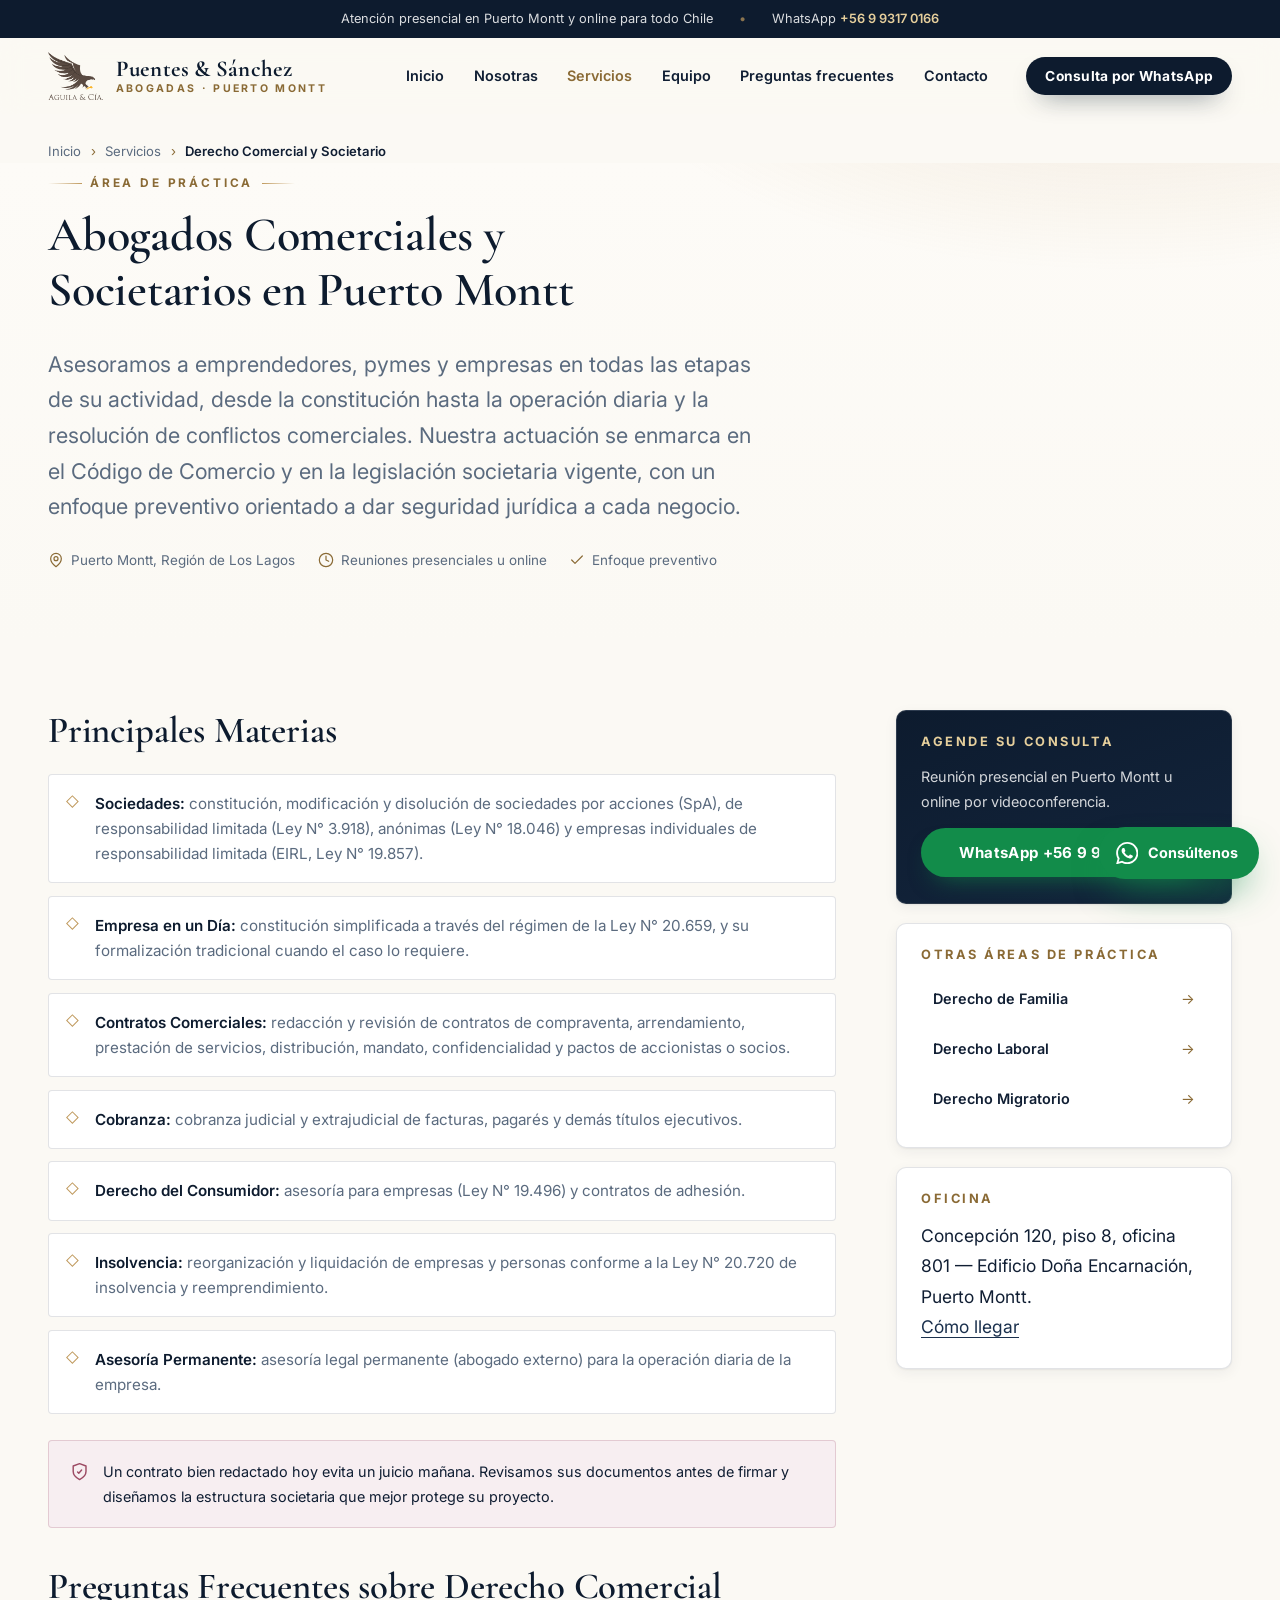
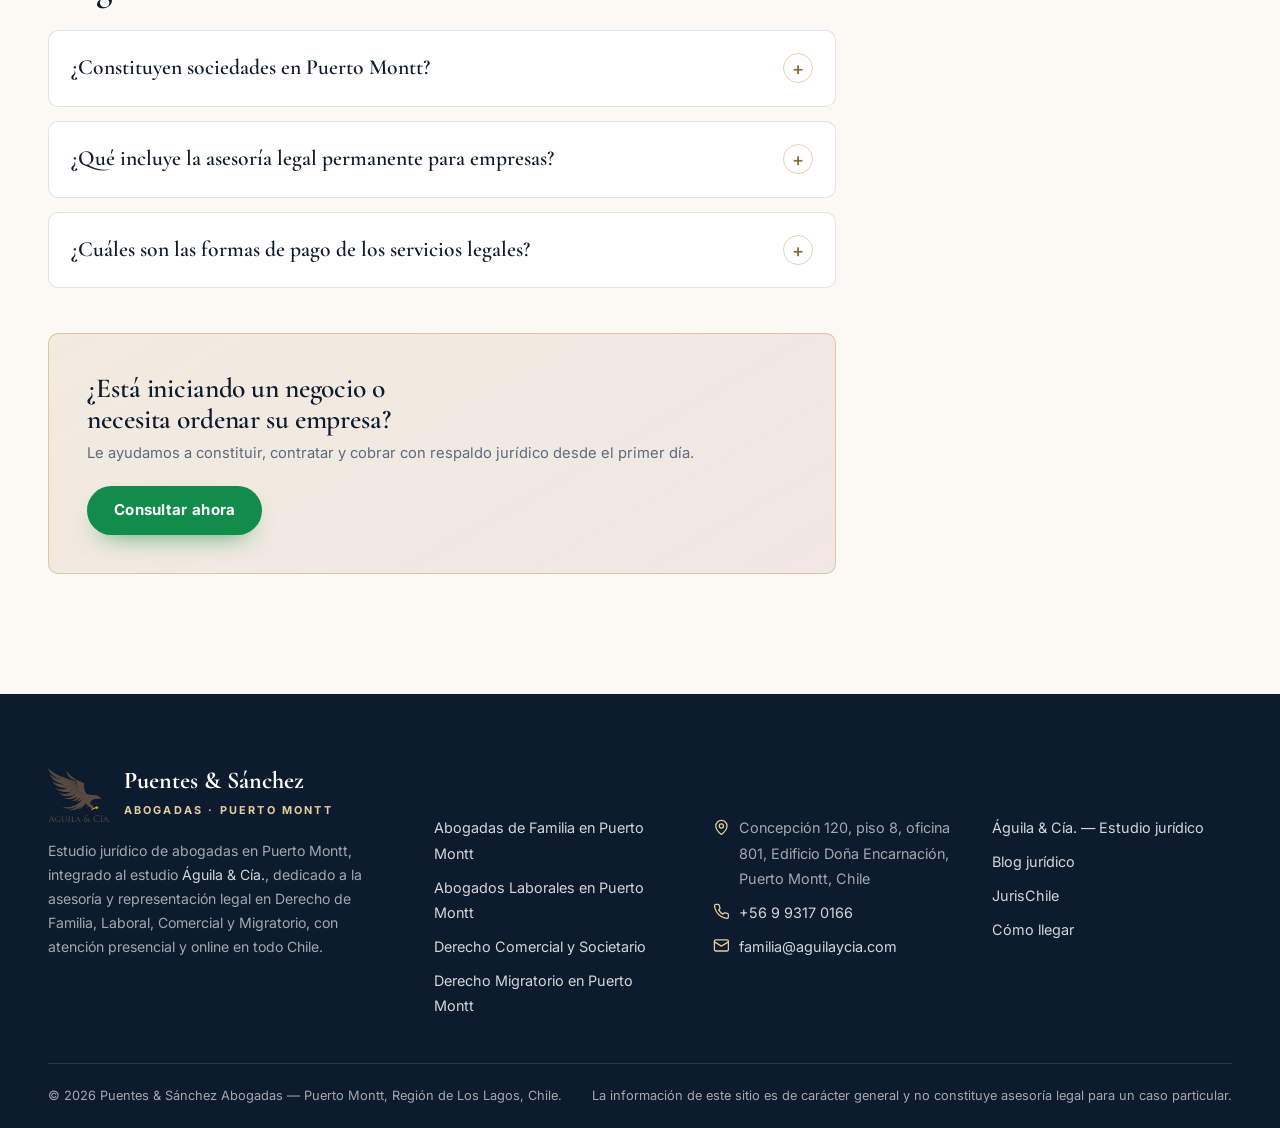
==== servicios/derecho-comercial.html @ a26d7c09 "feat: rediseño completo del sitio web de Puentes & Sanchez Abogadas - Landing principal con diseno j" ====
<!DOCTYPE html>
<html lang="es-CL">
<head>
  <meta charset="utf-8">
  <meta name="viewport" content="width=device-width, initial-scale=1">

  <title>Abogado Comercial en Puerto Montt | Puentes &amp; Sánchez Abogadas</title>
  <meta name="description" content="Constitución de SpA y Ltda, contratos comerciales, cobranza judicial y asesoría legal permanente para pymes y empresas en Puerto Montt. +56 9 9317 0166.">
  <link rel="canonical" href="https://www.puentesysanchez.com/servicios/derecho-comercial.html">
  <meta name="robots" content="index, follow, max-image-preview:large, max-snippet:-1, max-video-preview:-1">
  <meta name="theme-color" content="#0d1b2e">

  <meta name="geo.region" content="CL-LL">
  <meta name="geo.placename" content="Puerto Montt">
  <meta name="geo.position" content="-41.4731676;-72.9458102">

  <link rel="alternate" hreflang="es-cl" href="https://www.puentesysanchez.com/servicios/derecho-comercial.html">
  <link rel="alternate" hreflang="x-default" href="https://www.puentesysanchez.com/servicios/derecho-comercial.html">

  <meta property="og:type" content="article">
  <meta property="og:site_name" content="Puentes &amp; Sánchez Abogadas">
  <meta property="og:locale" content="es_CL">
  <meta property="og:title" content="Abogado Comercial en Puerto Montt | Puentes &amp; Sánchez Abogadas">
  <meta property="og:description" content="Constitución de sociedades, contratos comerciales, cobranza y asesoría legal permanente para emprendedores, pymes y empresas de Puerto Montt.">
  <meta property="og:url" content="https://www.puentesysanchez.com/servicios/derecho-comercial.html">
  <meta property="og:image" content="https://www.puentesysanchez.com/assets/img/logo.png">
  <meta name="twitter:card" content="summary_large_image">
  <meta name="twitter:title" content="Abogado Comercial en Puerto Montt | Puentes &amp; Sánchez Abogadas">
  <meta name="twitter:description" content="Constitución de sociedades, contratos comerciales, cobranza y asesoría legal permanente para pymes y empresas de Puerto Montt.">
  <meta name="twitter:image" content="https://www.puentesysanchez.com/assets/img/logo.png">
  <meta name="twitter:image:alt" content="Puentes &amp; Sánchez Abogadas — Estudio jurídico en Puerto Montt">
  <meta property="og:image:alt" content="Puentes &amp; Sánchez Abogadas — Estudio jurídico en Puerto Montt">
  <meta property="og:image:width" content="725">
  <meta property="og:image:height" content="635">

  <link rel="icon" type="image/svg+xml" href="../assets/img/favicon.svg">
  <link rel="apple-touch-icon" href="../assets/img/logo.png">
  <link rel="manifest" href="../site.webmanifest">
  <link rel="preconnect" href="https://fonts.googleapis.com">
  <link rel="preconnect" href="https://fonts.gstatic.com" crossorigin>
  <link rel="stylesheet" href="https://fonts.googleapis.com/css2?family=Cormorant+Garamond:ital,wght@0,500;0,600;0,700;1,500&amp;family=Inter:wght@400;500;600;700&amp;display=swap">
  <link rel="stylesheet" href="../assets/css/estilos.css">

  <script type="application/ld+json">
  {
    "@context": "https://schema.org",
    "@graph": [
      {
        "@type": "Service",
        "@id": "https://www.puentesysanchez.com/servicios/derecho-comercial.html#servicio",
        "name": "Derecho Comercial y Societario en Puerto Montt",
        "serviceType": "Derecho Comercial y Societario",
        "url": "https://www.puentesysanchez.com/servicios/derecho-comercial.html",
        "description": "Asesoría a emprendedores, pymes y empresas: constitución de SpA, Ltda, EIRL y sociedades anónimas, contratos comerciales, cobranza judicial, derecho del consumidor, insolvencia y asesoría legal permanente.",
        "provider": { "@id": "https://www.puentesysanchez.com/#estudio" },
        "areaServed": [
          { "@type": "City", "name": "Puerto Montt" },
          { "@type": "AdministrativeArea", "name": "Región de Los Lagos" },
          { "@type": "Country", "name": "Chile" }
        ],
        "availableChannel": {
          "@type": "ServiceChannel",
          "serviceLocation": {
            "@type": "Place",
            "name": "Puentes & Sánchez Abogadas",
            "address": {
              "@type": "PostalAddress",
              "streetAddress": "Concepción 120, oficina 801, piso 8",
              "addressLocality": "Puerto Montt",
              "addressRegion": "Región de Los Lagos",
              "addressCountry": "CL"
            }
          },
          "servicePhone": "+56993170166"
        }
      },
      {
        "@type": "BreadcrumbList",
        "@id": "https://www.puentesysanchez.com/servicios/derecho-comercial.html#breadcrumb",
        "itemListElement": [
          { "@type": "ListItem", "position": 1, "name": "Inicio", "item": "https://www.puentesysanchez.com/" },
          { "@type": "ListItem", "position": 2, "name": "Servicios", "item": "https://www.puentesysanchez.com/#servicios" },
          { "@type": "ListItem", "position": 3, "name": "Derecho Comercial y Societario", "item": "https://www.puentesysanchez.com/servicios/derecho-comercial.html" }
        ]
      },
      {
        "@type": "FAQPage",
        "@id": "https://www.puentesysanchez.com/servicios/derecho-comercial.html#faq",
        "mainEntity": [
          {
            "@type": "Question",
            "name": "¿Constituyen sociedades en Puerto Montt?",
            "acceptedAnswer": {
              "@type": "Answer",
              "text": "Sí. Realizamos constitución, modificación y disolución de sociedades por acciones (SpA), de responsabilidad limitada (Ley N° 3.918), anónimas (Ley N° 18.046) y empresas individuales de responsabilidad limitada (EIRL, Ley N° 19.857), tanto a través del régimen simplificado Empresa en un Día (Ley N° 20.659) como mediante su formalización tradicional cuando el caso lo requiere."
            }
          },
          {
            "@type": "Question",
            "name": "¿Qué incluye la asesoría legal permanente para empresas?",
            "acceptedAnswer": {
              "@type": "Answer",
              "text": "La asesoría legal permanente consiste en un abogado externo para la operación diaria de la empresa: redacción y revisión de contratos comerciales, cobranza judicial y extrajudicial de facturas y pagarés, asesoría en derecho del consumidor para empresas (Ley N° 19.496) y acompañamiento en reorganizaciones conforme a la Ley N° 20.720."
            }
          },
          {
            "@type": "Question",
            "name": "¿Cuáles son las formas de pago de los servicios legales?",
            "acceptedAnswer": {
              "@type": "Answer",
              "text": "Las formas de pago disponibles son: efectivo, tarjeta de débito, tarjeta de crédito (Visa, Mastercard) y transferencia bancaria."
            }
          }
        ]
      }
    ]
  }
  </script>
</head>
<body>
  <a class="skip-link" href="#contenido">Saltar al contenido principal</a>

  <div class="topbar" role="region" aria-label="Aviso de contacto">
    <div class="container topbar__inner">
      <span>Atención presencial en Puerto Montt y online para todo Chile</span>
      <span class="topbar__dot" aria-hidden="true">•</span>
      <span>WhatsApp <a href="https://wa.me/56993170166" rel="noopener" target="_blank">+56 9 9317 0166</a></span>
    </div>
  </div>

  <header class="site-header">
    <div class="container header__inner">
      <a class="brand" href="../index.html" aria-label="Puentes &amp; Sánchez Abogadas — Inicio">
        <img src="../assets/img/logo-400.png" alt="Logo de Puentes &amp; Sánchez Abogadas, estudio jurídico en Puerto Montt" width="400" height="350">
        <span class="brand__text">
          <span class="brand__name">Puentes &amp; Sánchez</span>
          <span class="brand__tag">Abogadas · Puerto Montt</span>
        </span>
      </a>
      <nav class="nav" id="menu-principal" aria-label="Navegación principal">
        <a href="../index.html#inicio">Inicio</a>
        <a href="../index.html#nosotros">Nosotras</a>
        <a href="../index.html#servicios" aria-current="page">Servicios</a>
        <a href="../index.html#equipo">Equipo</a>
        <a href="../index.html#preguntas-frecuentes">Preguntas frecuentes</a>
        <a href="../index.html#contacto">Contacto</a>
      </nav>
      <div class="header__cta">
        <a class="btn btn--navy" href="https://wa.me/56993170166" rel="noopener" target="_blank">Consulta por WhatsApp</a>
      </div>
      <button class="nav-toggle" type="button" aria-expanded="false" aria-controls="menu-principal" aria-label="Abrir menú de navegación">
        <span class="nav-toggle__box" aria-hidden="true"><span></span><span></span><span></span></span>
      </button>
    </div>
  </header>

  <main id="contenido">
    <div class="container">
      <nav class="breadcrumbs" aria-label="Ruta de navegación">
        <ol>
          <li><a href="../index.html">Inicio</a></li>
          <li><a href="../index.html#servicios">Servicios</a></li>
          <li><span aria-current="page">Derecho Comercial y Societario</span></li>
        </ol>
      </nav>
    </div>

    <section class="page-hero" aria-labelledby="titulo-servicio">
      <div class="container">
        <span class="eyebrow">Área de práctica</span>
        <h1 id="titulo-servicio">Abogados Comerciales y Societarios en Puerto Montt</h1>
        <p class="lead">Asesoramos a emprendedores, pymes y empresas en todas las etapas de su actividad, desde la constitución hasta la operación diaria y la resolución de conflictos comerciales. Nuestra actuación se enmarca en el Código de Comercio y en la legislación societaria vigente, con un enfoque preventivo orientado a dar seguridad jurídica a cada negocio.</p>
        <div class="page-hero__meta">
          <span>
            <svg viewBox="0 0 24 24" fill="none" stroke="currentColor" stroke-width="1.8" stroke-linecap="round" stroke-linejoin="round" aria-hidden="true"><path d="M20 10c0 6-8 12-8 12s-8-6-8-12a8 8 0 0 1 16 0z"/><circle cx="12" cy="10" r="3"/></svg>
            Puerto Montt, Región de Los Lagos
          </span>
          <span>
            <svg viewBox="0 0 24 24" fill="none" stroke="currentColor" stroke-width="1.8" stroke-linecap="round" stroke-linejoin="round" aria-hidden="true"><circle cx="12" cy="12" r="10"/><path d="M12 6v6l4 2"/></svg>
            Reuniones presenciales u online
          </span>
          <span>
            <svg viewBox="0 0 24 24" fill="none" stroke="currentColor" stroke-width="1.8" stroke-linecap="round" stroke-linejoin="round" aria-hidden="true"><path d="M20 6 9 17l-5-5"/></svg>
            Enfoque preventivo
          </span>
        </div>
      </div>
    </section>

    <div class="container service-layout">
      <article class="prose">
        <h2>Principales Materias</h2>
        <ul class="matters">
          <li><strong>Sociedades:</strong> constitución, modificación y disolución de sociedades por acciones (SpA), de responsabilidad limitada (Ley N° 3.918), anónimas (Ley N° 18.046) y empresas individuales de responsabilidad limitada (EIRL, Ley N° 19.857).</li>
          <li><strong>Empresa en un Día:</strong> constitución simplificada a través del régimen de la Ley N° 20.659, y su formalización tradicional cuando el caso lo requiere.</li>
          <li><strong>Contratos Comerciales:</strong> redacción y revisión de contratos de compraventa, arrendamiento, prestación de servicios, distribución, mandato, confidencialidad y pactos de accionistas o socios.</li>
          <li><strong>Cobranza:</strong> cobranza judicial y extrajudicial de facturas, pagarés y demás títulos ejecutivos.</li>
          <li><strong>Derecho del Consumidor:</strong> asesoría para empresas (Ley N° 19.496) y contratos de adhesión.</li>
          <li><strong>Insolvencia:</strong> reorganización y liquidación de empresas y personas conforme a la Ley N° 20.720 de insolvencia y reemprendimiento.</li>
          <li><strong>Asesoría Permanente:</strong> asesoría legal permanente (abogado externo) para la operación diaria de la empresa.</li>
        </ul>

        <div class="law-note">
          <svg viewBox="0 0 24 24" fill="none" stroke="currentColor" stroke-width="1.8" stroke-linecap="round" stroke-linejoin="round" aria-hidden="true"><path d="M12 22s8-4 8-10V5l-8-3-8 3v7c0 6 8 10 8 10z"/><path d="M9.5 12.5 11 14l3.5-4"/></svg>
          <p>Un contrato bien redactado hoy evita un juicio mañana. Revisamos sus documentos antes de firmar y diseñamos la estructura societaria que mejor protege su proyecto.</p>
        </div>

        <h2>Preguntas Frecuentes sobre Derecho Comercial</h2>
        <div class="faq">
          <details name="faq">
            <summary>¿Constituyen sociedades en Puerto Montt?</summary>
            <div class="faq__body">
              <p>Sí. Realizamos constitución, modificación y disolución de sociedades por acciones (SpA), de responsabilidad limitada (Ley N° 3.918), anónimas (Ley N° 18.046) y empresas individuales de responsabilidad limitada (EIRL, Ley N° 19.857), tanto a través del régimen simplificado "Empresa en un Día" (Ley N° 20.659) como mediante su formalización tradicional cuando el caso lo requiere.</p>
            </div>
          </details>
          <details name="faq">
            <summary>¿Qué incluye la asesoría legal permanente para empresas?</summary>
            <div class="faq__body">
              <p>La asesoría legal permanente consiste en un abogado externo para la operación diaria de la empresa: redacción y revisión de contratos comerciales, cobranza judicial y extrajudicial de facturas y pagarés, asesoría en derecho del consumidor para empresas (Ley N° 19.496) y acompañamiento en reorganizaciones conforme a la Ley N° 20.720.</p>
            </div>
          </details>
          <details name="faq">
            <summary>¿Cuáles son las formas de pago de los servicios legales?</summary>
            <div class="faq__body">
              <p>Ponemos a su disposición las siguientes formas de pago: efectivo, tarjeta de débito, tarjeta de crédito (Visa, Mastercard) y transferencias bancarias. Si requiere más detalles, por favor consúltenos.</p>
            </div>
          </details>
        </div>

        <div class="cta-band">
          <div>
            <h2>¿Está iniciando un negocio o necesita ordenar su empresa?</h2>
            <p>Le ayudamos a constituir, contratar y cobrar con respaldo jurídico desde el primer día.</p>
          </div>
          <a class="btn btn--wa" href="https://wa.me/56993170166?text=Hola%2C%20necesito%20asesor%C3%ADa%20en%20Derecho%20Comercial%20y%20Societario." rel="noopener" target="_blank">Consultar ahora</a>
        </div>
      </article>

      <aside class="sidebar" aria-label="Información de contacto y otras áreas">
        <div class="sidebar__card sidebar__card--navy">
          <h3>Agende su consulta</h3>
          <p>Reunión presencial en Puerto Montt u online por videoconferencia.</p>
          <a class="btn btn--wa" href="https://wa.me/56993170166?text=Hola%2C%20quisiera%20agendar%20una%20consulta%20comercial." rel="noopener" target="_blank">WhatsApp +56 9 9317 0166</a>
        </div>
        <div class="sidebar__card">
          <h3>Otras áreas de práctica</h3>
          <ul class="sidebar__list">
            <li><a href="derecho-de-familia.html">Derecho de Familia</a></li>
            <li><a href="derecho-laboral.html">Derecho Laboral</a></li>
            <li><a href="derecho-migratorio.html">Derecho Migratorio</a></li>
          </ul>
        </div>
        <div class="sidebar__card">
          <h3>Oficina</h3>
          <address>
            Concepción 120, piso 8, oficina 801 — Edificio Doña Encarnación, Puerto Montt.<br>
            <a href="https://maps.google.com/?q=Concepci%C3%B3n+120%2C+Puerto+Montt%2C+Chile" rel="noopener" target="_blank">Cómo llegar</a>
          </address>
        </div>
      </aside>
    </div>
  </main>

  <footer class="site-footer">
    <div class="container">
      <div class="footer__grid">
        <div>
          <div class="footer__brand">
            <img src="../assets/img/logo-400.png" alt="" width="400" height="350" loading="lazy">
            <span>
              <span class="footer__brand-name">Puentes &amp; Sánchez</span><br>
              <span class="footer__brand-tag">Abogadas · Puerto Montt</span>
            </span>
          </div>
          <p class="footer__about">Estudio jurídico de abogadas en Puerto Montt, integrado al estudio <a href="https://www.aguilaycia.cl/" rel="noopener" target="_blank">Águila &amp; Cía.</a>, dedicado a la asesoría y representación legal en Derecho de Familia, Laboral, Comercial y Migratorio, con atención presencial y online en todo Chile.</p>
        </div>
        <div>
          <h3>Servicios</h3>
          <ul class="footer__list">
            <li><a href="derecho-de-familia.html">Abogadas de Familia en Puerto Montt</a></li>
            <li><a href="derecho-laboral.html">Abogados Laborales en Puerto Montt</a></li>
            <li><a href="derecho-comercial.html">Derecho Comercial y Societario</a></li>
            <li><a href="derecho-migratorio.html">Derecho Migratorio en Puerto Montt</a></li>
          </ul>
        </div>
        <div>
          <h3>Contacto</h3>
          <ul class="footer__list footer__contact">
            <li>
              <svg viewBox="0 0 24 24" fill="none" stroke="currentColor" stroke-width="1.8" stroke-linecap="round" stroke-linejoin="round" aria-hidden="true"><path d="M20 10c0 6-8 12-8 12s-8-6-8-12a8 8 0 0 1 16 0z"/><circle cx="12" cy="10" r="3"/></svg>
              <address>Concepción 120, piso 8, oficina 801, Edificio Doña Encarnación, Puerto Montt, Chile</address>
            </li>
            <li>
              <svg viewBox="0 0 24 24" fill="none" stroke="currentColor" stroke-width="1.8" stroke-linecap="round" stroke-linejoin="round" aria-hidden="true"><path d="M22 16.92v3a2 2 0 0 1-2.18 2 19.79 19.79 0 0 1-8.63-3.07 19.5 19.5 0 0 1-6-6 19.79 19.79 0 0 1-3.07-8.67A2 2 0 0 1 4.11 2h3a2 2 0 0 1 2 1.72c.127.96.361 1.903.7 2.81a2 2 0 0 1-.45 2.11L8.09 9.91a16 16 0 0 0 6 6l1.27-1.27a2 2 0 0 1 2.11-.45c.907.339 1.85.573 2.81.7A2 2 0 0 1 22 16.92z"/></svg>
              <a href="https://wa.me/56993170166" rel="noopener" target="_blank">+56 9 9317 0166</a>
            </li>
            <li>
              <svg viewBox="0 0 24 24" fill="none" stroke="currentColor" stroke-width="1.8" stroke-linecap="round" stroke-linejoin="round" aria-hidden="true"><rect x="2" y="4" width="20" height="16" rx="2"/><path d="m22 7-10 6L2 7"/></svg>
              <a href="mailto:familia@aguilaycia.com">familia@aguilaycia.com</a>
            </li>
          </ul>
        </div>
        <div>
          <h3>Ecosistema Legal</h3>
          <ul class="footer__list">
            <li><a href="https://www.aguilaycia.cl/" rel="noopener" target="_blank">Águila &amp; Cía. — Estudio jurídico</a></li>
            <li><a href="https://www.aguilaycia.cl/blog" rel="noopener" target="_blank">Blog jurídico</a></li>
            <li><a href="https://www.jurischile.com/" rel="noopener" target="_blank">JurisChile</a></li>
            <li><a href="https://www.google.com/maps?q=Concepci%C3%B3n+120%2C+Puerto+Montt%2C+Chile" rel="noopener" target="_blank">Cómo llegar</a></li>
          </ul>
        </div>
      </div>
      <div class="footer__bottom">
        <p>© <span data-year>2026</span> Puentes &amp; Sánchez Abogadas — Puerto Montt, Región de Los Lagos, Chile.</p>
        <p class="footer__legal">
          <span>La información de este sitio es de carácter general y no constituye asesoría legal para un caso particular.</span>
        </p>
      </div>
    </div>
  </footer>

  <a class="wa-float" href="https://wa.me/56993170166?text=Hola%2C%20necesito%20asesor%C3%ADa%20en%20Derecho%20Comercial%20y%20Societario." rel="noopener" target="_blank" aria-label="Escribir por WhatsApp a Puentes &amp; Sánchez Abogadas">
    <svg viewBox="0 0 24 24" fill="currentColor" aria-hidden="true"><path d="M17.472 14.382c-.297-.149-1.758-.867-2.03-.967-.273-.099-.471-.148-.67.15-.197.297-.767.966-.94 1.164-.173.199-.347.223-.644.075-.297-.15-1.255-.463-2.39-1.475-.883-.788-1.48-1.761-1.653-2.059-.173-.297-.018-.458.13-.606.134-.133.298-.347.446-.52.149-.174.198-.298.298-.497.099-.198.05-.371-.025-.52-.075-.149-.669-1.612-.916-2.207-.242-.579-.487-.5-.669-.51-.173-.008-.371-.01-.57-.01-.198 0-.52.074-.792.372-.272.297-1.04 1.016-1.04 2.479 0 1.462 1.065 2.875 1.213 3.074.149.198 2.096 3.2 5.077 4.487.709.306 1.262.489 1.694.625.712.227 1.36.195 1.871.118.571-.085 1.758-.719 2.006-1.413.248-.694.248-1.289.173-1.413-.074-.124-.272-.198-.57-.347m-5.421 7.403h-.004a9.87 9.87 0 0 1-5.031-1.378l-.361-.214-3.741.982.998-3.648-.235-.374a9.86 9.86 0 0 1-1.51-5.26c.001-5.45 4.436-9.884 9.888-9.884 2.64 0 5.122 1.03 6.988 2.898a9.825 9.825 0 0 1 2.893 6.994c-.003 5.45-4.437 9.884-9.885 9.884m8.413-18.297A11.815 11.815 0 0 0 12.05 0C5.495 0 .16 5.335.157 11.892c0 2.096.547 4.142 1.588 5.945L.057 24l6.305-1.654a11.882 11.882 0 0 0 5.683 1.448h.005c6.554 0 11.89-5.335 11.893-11.893a11.821 11.821 0 0 0-3.48-8.413Z"/></svg>
    <span>Consúltenos</span>
  </a>
  <button class="to-top" type="button" aria-label="Volver arriba">
    <svg viewBox="0 0 24 24" fill="none" stroke="currentColor" stroke-width="2" stroke-linecap="round" stroke-linejoin="round" aria-hidden="true"><path d="m18 15-6-6-6 6"/></svg>
  </button>

  <script src="../assets/js/main.js" defer></script>
</body>
</html>
---- assets/css/estilos.css ----
/* ==========================================================================
   PUENTES & SÁNCHEZ ABOGADAS — Sistema de diseño 2026
   Dirección de arte: jurídico, moderno, elegante y femenino.
   Paleta: navy profundo + oro champagne + marfil + vino.
   Rendimiento: cero frameworks, CSS crítico en un solo archivo (< 40 KB).
   ========================================================================== */

/* --------------------------------------------------------------------------
   1. TOKENS
   -------------------------------------------------------------------------- */
:root {
  --ink: #101e33;
  --navy: #0d1b2e;
  --navy-800: #13253d;
  --navy-700: #1a304d;
  --gold: #c09a5e;
  --gold-300: #e6cf9c;
  --gold-600: #8a6a35;
  --rose: #9c4a63;
  --rose-50: #f7eef1;
  --ivory: #fbf9f4;
  --paper: #ffffff;
  --muted: #5b6b7f;
  --line: rgba(16, 30, 51, 0.12);
  --line-gold: rgba(192, 154, 94, 0.45);
  --shadow-sm: 0 1px 2px rgba(13, 27, 46, 0.06), 0 4px 14px rgba(13, 27, 46, 0.06);
  --shadow-lg: 0 2px 6px rgba(13, 27, 46, 0.08), 0 24px 60px -18px rgba(13, 27, 46, 0.28);

  --font-display: "Cormorant Garamond", "Times New Roman", Georgia, serif;
  --font-body: "Inter", -apple-system, "Segoe UI", Roboto, Helvetica, Arial, sans-serif;

  --step--1: clamp(0.86rem, 0.84rem + 0.12vw, 0.94rem);
  --step-0: clamp(1rem, 0.97rem + 0.18vw, 1.09rem);
  --step-1: clamp(1.15rem, 1.1rem + 0.35vw, 1.35rem);
  --step-2: clamp(1.35rem, 1.25rem + 0.7vw, 1.72rem);
  --step-3: clamp(1.6rem, 1.4rem + 1.3vw, 2.3rem);
  --step-4: clamp(1.9rem, 1.55rem + 2.2vw, 3rem);
  --step-5: clamp(2.35rem, 1.7rem + 3.6vw, 4.1rem);

  --container: 74rem;
  --container-narrow: 52rem;
  --radius: 4px;
  --radius-lg: 10px;
  --gutter: clamp(1.15rem, 0.6rem + 2.6vw, 2.5rem);
  --section-y: clamp(4rem, 2.8rem + 6vw, 7.5rem);
  --header-h: 4.7rem;
}

/* --------------------------------------------------------------------------
   2. BASE
   -------------------------------------------------------------------------- */
*,
*::before,
*::after { box-sizing: border-box; }

html {
  scroll-behavior: smooth;
  scroll-padding-top: calc(var(--header-h) + 0.75rem);
  -webkit-text-size-adjust: 100%;
  text-size-adjust: 100%;
}

body {
  margin: 0;
  font-family: var(--font-body);
  font-size: var(--step-0);
  line-height: 1.75;
  color: var(--ink);
  background: var(--ivory);
  -webkit-font-smoothing: antialiased;
  text-rendering: optimizeLegibility;
  overflow-x: clip;
}

img, svg, video { display: block; max-width: 100%; height: auto; }
img { border-style: none; }

h1, h2, h3, h4 {
  font-family: var(--font-display);
  font-weight: 600;
  line-height: 1.14;
  letter-spacing: -0.005em;
  color: var(--navy);
  margin: 0 0 0.6em;
  text-wrap: balance;
}

h1 { font-size: var(--step-5); }
h2 { font-size: var(--step-4); }
h3 { font-size: var(--step-2); }
h4 { font-size: var(--step-1); }

p { margin: 0 0 1.1em; }
p:last-child { margin-bottom: 0; }

a { color: var(--navy-700); text-underline-offset: 0.22em; text-decoration-thickness: 1px; }
a:hover { color: var(--gold-600); }

strong { font-weight: 600; color: var(--navy); }

ul, ol { margin: 0 0 1.1em; padding-left: 1.25em; }
li { margin-bottom: 0.45em; }

address { font-style: normal; }

::selection { background: rgba(192, 154, 94, 0.28); color: var(--navy); }

:focus-visible {
  outline: 2px solid var(--gold-600);
  outline-offset: 3px;
  border-radius: 2px;
}

.skip-link {
  position: absolute;
  left: 1rem;
  top: -100%;
  z-index: 200;
  padding: 0.7rem 1.2rem;
  background: var(--navy);
  color: #fff;
  font-weight: 600;
  text-decoration: none;
  border-radius: var(--radius);
  transition: top 0.2s ease;
}
.skip-link:focus { top: 1rem; color: #fff; }

/* --------------------------------------------------------------------------
   3. LAYOUT
   -------------------------------------------------------------------------- */
.container {
  width: min(var(--container), 100% - var(--gutter) * 2);
  margin-inline: auto;
}
.container--narrow { width: min(var(--container-narrow), 100% - var(--gutter) * 2); }

.section { padding-block: var(--section-y); position: relative; }
.section--paper { background: var(--paper); }
.section--navy {
  background:
    radial-gradient(1100px 500px at 85% -10%, rgba(192, 154, 94, 0.16), transparent 60%),
    radial-gradient(900px 440px at -10% 110%, rgba(156, 74, 99, 0.14), transparent 55%),
    var(--navy);
  color: rgba(255, 255, 255, 0.82);
}
.section--navy h2, .section--navy h3 { color: #fff; }
.section--navy .lead { color: rgba(255, 255, 255, 0.72); }
.section--navy .eyebrow { color: var(--gold-300); }

.section-head { max-width: 46rem; margin-bottom: clamp(2.2rem, 1.6rem + 2vw, 3.6rem); }
.section-head--center { margin-inline: auto; text-align: center; }

.eyebrow {
  display: inline-flex;
  align-items: center;
  gap: 0.7em;
  font-size: 0.74rem;
  font-weight: 700;
  letter-spacing: 0.24em;
  text-transform: uppercase;
  color: var(--gold-600);
  margin-bottom: 0.9rem;
}
.eyebrow::before,
.eyebrow::after {
  content: "";
  height: 1px;
  width: 2.1rem;
  background: linear-gradient(90deg, transparent, var(--gold));
}
.eyebrow::after { background: linear-gradient(90deg, var(--gold), transparent); }
h1 + .eyebrow, .eyebrow:first-child { margin-top: 0; }

.lead {
  font-size: var(--step-1);
  line-height: 1.65;
  color: var(--muted);
}

.ornament {
  width: 3.2rem;
  height: auto;
  margin: 1.1rem 0 1.4rem;
  color: var(--gold);
}
.section-head--center .ornament { margin-inline: auto; }

/* --------------------------------------------------------------------------
   4. BOTONES Y CTAs
   -------------------------------------------------------------------------- */
.btn {
  --btn-bg: var(--gold);
  --btn-fg: var(--navy);
  display: inline-flex;
  align-items: center;
  justify-content: center;
  gap: 0.6em;
  padding: 0.95em 1.7em;
  background: var(--btn-bg);
  color: var(--btn-fg);
  font-family: var(--font-body);
  font-size: 0.94rem;
  font-weight: 700;
  letter-spacing: 0.02em;
  line-height: 1.2;
  text-decoration: none;
  border: 1px solid transparent;
  border-radius: 999px;
  cursor: pointer;
  transition: transform 0.18s ease, box-shadow 0.18s ease, background-color 0.18s ease, color 0.18s ease, border-color 0.18s ease;
  box-shadow: 0 10px 24px -12px rgba(165, 127, 69, 0.65);
}
.btn:hover {
  transform: translateY(-2px);
  background: var(--gold-300);
  color: var(--navy);
  box-shadow: 0 16px 30px -14px rgba(165, 127, 69, 0.75);
}
.btn:active { transform: translateY(0); }

.btn--navy {
  --btn-bg: var(--navy);
  --btn-fg: #fff;
  box-shadow: 0 12px 26px -14px rgba(13, 27, 46, 0.8);
}
.btn--navy:hover { background: var(--navy-700); color: #fff; }

.btn--ghost {
  --btn-bg: transparent;
  --btn-fg: var(--navy);
  border-color: var(--line);
  box-shadow: none;
}
.btn--ghost:hover { border-color: var(--gold); background: rgba(192, 154, 94, 0.08); }

.btn--ghost-light {
  --btn-bg: transparent;
  --btn-fg: #fff;
  border-color: rgba(255, 255, 255, 0.32);
  box-shadow: none;
}
.btn--ghost-light:hover { border-color: var(--gold-300); color: var(--gold-300); background: rgba(192, 154, 94, 0.08); }

.btn--wa {
  --btn-bg: #128c4a;
  --btn-fg: #fff;
  box-shadow: 0 12px 26px -14px rgba(18, 140, 74, 0.85);
}
.btn--wa:hover { background: #0f7a40; color: #fff; }

.btn svg { flex: none; }

.btn-row { display: flex; flex-wrap: wrap; gap: 0.85rem; align-items: center; }

.link-arrow {
  display: inline-flex;
  align-items: center;
  gap: 0.45em;
  font-weight: 600;
  font-size: 0.92rem;
  color: var(--gold-600);
  text-decoration: none;
}
.link-arrow::after {
  content: "→";
  transition: transform 0.18s ease;
}
.link-arrow:hover { color: var(--navy); }
.link-arrow:hover::after { transform: translateX(4px); }

/* --------------------------------------------------------------------------
   5. BARRA SUPERIOR + CABECERA
   -------------------------------------------------------------------------- */
.topbar {
  background: var(--navy);
  color: rgba(255, 255, 255, 0.85);
  font-size: 0.8rem;
}
.topbar__inner {
  display: flex;
  align-items: center;
  justify-content: center;
  gap: 0.6rem 1.6rem;
  flex-wrap: wrap;
  padding-block: 0.5rem;
  text-align: center;
}
.topbar a { color: var(--gold-300); font-weight: 600; text-decoration: none; }
.topbar a:hover { color: #fff; }
.topbar__dot { color: var(--gold); opacity: 0.7; }

.site-header {
  position: sticky;
  top: 0;
  z-index: 100;
  background: rgba(251, 249, 244, 0.85);
  -webkit-backdrop-filter: saturate(180%) blur(14px);
  backdrop-filter: saturate(180%) blur(14px);
  border-bottom: 1px solid transparent;
  transition: border-color 0.25s ease, box-shadow 0.25s ease, background-color 0.25s ease;
}
.site-header.is-scrolled {
  background: rgba(251, 249, 244, 0.96);
  border-bottom-color: var(--line);
  box-shadow: 0 14px 34px -24px rgba(13, 27, 46, 0.45);
}

.header__inner {
  display: flex;
  align-items: center;
  gap: 1rem;
  min-height: var(--header-h);
}

.brand {
  display: inline-flex;
  align-items: center;
  gap: 0.8rem;
  text-decoration: none;
  color: var(--navy);
  margin-right: auto;
}
.brand img { height: 3rem; width: auto; }
.brand__text { display: flex; flex-direction: column; line-height: 1.12; }
.brand__name {
  font-family: var(--font-display);
  font-size: 1.42rem;
  font-weight: 700;
  letter-spacing: 0.01em;
  color: var(--navy);
}
.brand__tag {
  font-size: 0.66rem;
  font-weight: 700;
  letter-spacing: 0.22em;
  text-transform: uppercase;
  color: var(--gold-600);
}

.nav { display: flex; align-items: center; gap: 0.25rem; }
.nav a {
  padding: 0.55rem 0.8rem;
  font-size: 0.9rem;
  font-weight: 600;
  color: var(--ink);
  text-decoration: none;
  border-radius: 999px;
  transition: color 0.15s ease, background-color 0.15s ease;
}
.nav a:hover { color: var(--gold-600); background: rgba(192, 154, 94, 0.1); }
.nav a[aria-current="page"] { color: var(--gold-600); }
.nav a.is-active { color: var(--gold-600); }

.header__cta { margin-left: 0.6rem; }
.header__cta .btn { padding: 0.72em 1.3em; font-size: 0.86rem; }

.nav-toggle {
  display: none;
  align-items: center;
  justify-content: center;
  width: 2.9rem;
  height: 2.9rem;
  background: transparent;
  border: 1px solid var(--line);
  border-radius: 999px;
  cursor: pointer;
  color: var(--navy);
}
.nav-toggle:hover { border-color: var(--gold); }
.nav-toggle__box { position: relative; width: 1.15rem; height: 0.82rem; }
.nav-toggle__box span {
  position: absolute;
  left: 0;
  right: 0;
  height: 2px;
  background: currentColor;
  border-radius: 2px;
  transition: transform 0.25s ease, opacity 0.2s ease, top 0.25s ease;
}
.nav-toggle__box span:nth-child(1) { top: 0; }
.nav-toggle__box span:nth-child(2) { top: calc(50% - 1px); }
.nav-toggle__box span:nth-child(3) { bottom: 0; }
.nav-toggle[aria-expanded="true"] .nav-toggle__box span:nth-child(1) { top: calc(50% - 1px); transform: rotate(45deg); }
.nav-toggle[aria-expanded="true"] .nav-toggle__box span:nth-child(2) { opacity: 0; }
.nav-toggle[aria-expanded="true"] .nav-toggle__box span:nth-child(3) { bottom: calc(50% - 1px); transform: rotate(-45deg); }

/* --------------------------------------------------------------------------
   6. HERO
   -------------------------------------------------------------------------- */
.hero {
  position: relative;
  overflow: hidden;
  background:
    radial-gradient(1200px 560px at 92% -20%, rgba(192, 154, 94, 0.22), transparent 62%),
    radial-gradient(900px 520px at -12% 30%, rgba(156, 74, 99, 0.10), transparent 58%),
    linear-gradient(180deg, #fdfbf7 0%, var(--ivory) 100%);
}
.hero::before {
  content: "";
  position: absolute;
  inset: 0;
  background-image:
    linear-gradient(rgba(16, 30, 51, 0.035) 1px, transparent 1px),
    linear-gradient(90deg, rgba(16, 30, 51, 0.035) 1px, transparent 1px);
  background-size: 58px 58px;
  -webkit-mask-image: radial-gradient(900px 480px at 60% 20%, #000 30%, transparent 75%);
  mask-image: radial-gradient(900px 480px at 60% 20%, #000 30%, transparent 75%);
  pointer-events: none;
}
.hero__inner {
  position: relative;
  display: grid;
  grid-template-columns: minmax(0, 1.05fr) minmax(0, 0.95fr);
  gap: clamp(2rem, 1rem + 4vw, 4.5rem);
  align-items: center;
  padding-block: clamp(3.2rem, 2rem + 6vw, 6.5rem);
}
.hero__kicker {
  display: inline-flex;
  align-items: center;
  gap: 0.6rem;
  padding: 0.42rem 1rem;
  background: rgba(255, 255, 255, 0.75);
  border: 1px solid var(--line-gold);
  border-radius: 999px;
  font-size: 0.78rem;
  font-weight: 700;
  letter-spacing: 0.14em;
  text-transform: uppercase;
  color: var(--gold-600);
  margin-bottom: 1.4rem;
}
.hero__kicker svg { width: 0.95rem; height: 0.95rem; }

.hero h1 { margin-bottom: 1rem; }
.hero h1 em {
  font-style: italic;
  font-weight: 500;
  color: var(--gold-600);
  white-space: nowrap;
}
.hero__lead {
  font-size: var(--step-1);
  color: var(--muted);
  max-width: 38rem;
  margin-bottom: 1.9rem;
}
.hero__points {
  display: grid;
  gap: 0.65rem;
  margin: 2.1rem 0 0;
  padding: 0;
  list-style: none;
}
.hero__points li {
  display: flex;
  align-items: flex-start;
  gap: 0.7rem;
  font-size: 0.95rem;
  font-weight: 500;
  color: var(--ink);
  margin: 0;
}
.hero__points svg { flex: none; width: 1.15rem; height: 1.15rem; color: var(--gold-600); margin-top: 0.2rem; }

.hero__visual { position: relative; }
.hero__card {
  position: relative;
  background: linear-gradient(160deg, var(--navy) 0%, var(--navy-800) 58%, #1d3a5f 100%);
  border-radius: calc(var(--radius-lg) + 6px);
  padding: clamp(1.6rem, 1rem + 2.4vw, 2.8rem);
  color: rgba(255, 255, 255, 0.86);
  box-shadow: var(--shadow-lg);
  overflow: hidden;
  isolation: isolate;
}
.hero__card::before {
  content: "";
  position: absolute;
  inset: 0;
  background:
    radial-gradient(420px 300px at 85% 8%, rgba(192, 154, 94, 0.28), transparent 65%),
    radial-gradient(360px 260px at 0% 100%, rgba(156, 74, 99, 0.22), transparent 60%);
  z-index: -1;
}
.hero__card::after {
  content: "";
  position: absolute;
  inset: 10px;
  border: 1px solid rgba(230, 207, 156, 0.28);
  border-radius: var(--radius-lg);
  pointer-events: none;
}
.hero__scales { width: clamp(9rem, 14vw, 12rem); margin: 0 auto 1.4rem; color: var(--gold-300); }
.hero__card-title {
  font-family: var(--font-display);
  font-size: var(--step-2);
  text-align: center;
  color: #fff;
  margin-bottom: 0.35rem;
}
.hero__card-sub {
  text-align: center;
  font-size: 0.85rem;
  letter-spacing: 0.18em;
  text-transform: uppercase;
  color: var(--gold-300);
  margin-bottom: 1.7rem;
}
.hero__facts { display: grid; gap: 0.75rem; margin: 0; padding: 0; list-style: none; }
.hero__facts li {
  display: flex;
  align-items: center;
  gap: 0.8rem;
  padding: 0.72rem 0.95rem;
  background: rgba(255, 255, 255, 0.06);
  border: 1px solid rgba(255, 255, 255, 0.1);
  border-radius: var(--radius);
  font-size: 0.88rem;
  margin: 0;
}
.hero__facts svg { flex: none; width: 1.05rem; height: 1.05rem; color: var(--gold-300); }
.hero__facts a { color: #fff; text-decoration: none; font-weight: 600; }
.hero__facts a:hover { color: var(--gold-300); }

.hero__badge {
  position: absolute;
  right: clamp(-0.6rem, -1vw, -1.4rem);
  bottom: clamp(-1.2rem, -1.6vw, -2rem);
  display: flex;
  align-items: center;
  gap: 0.7rem;
  padding: 0.8rem 1.15rem;
  background: var(--paper);
  border: 1px solid var(--line-gold);
  border-radius: var(--radius-lg);
  box-shadow: var(--shadow-lg);
  font-size: 0.82rem;
  font-weight: 600;
  color: var(--ink);
}
.hero__badge strong {
  font-family: var(--font-display);
  font-size: 1.5rem;
  line-height: 1;
  color: var(--gold-600);
}
.hero__badge span { max-width: 11rem; line-height: 1.35; }

/* --------------------------------------------------------------------------
   7. FRANJA DE CONFIANZA
   -------------------------------------------------------------------------- */
.trust {
  background: var(--navy);
  color: rgba(255, 255, 255, 0.75);
  padding-block: 1.15rem;
}
.trust__inner {
  display: grid;
  grid-template-columns: repeat(2, minmax(0, 1fr));
  gap: 0.9rem 2.4rem;
  align-items: center;
}
.trust__item {
  display: flex;
  align-items: center;
  justify-content: center;
  gap: 0.65rem;
  font-size: 0.84rem;
  font-weight: 600;
  letter-spacing: 0.06em;
  text-transform: uppercase;
}
.trust__item svg { width: 1.1rem; height: 1.1rem; flex: none; color: var(--gold-300); }

@media (max-width: 40rem) {
  .trust__inner { grid-template-columns: 1fr; }
  .trust__item { justify-content: flex-start; }
}

/* --------------------------------------------------------------------------
   8. NOSOTROS
   -------------------------------------------------------------------------- */
.about__grid {
  display: grid;
  grid-template-columns: minmax(0, 1.08fr) minmax(0, 0.92fr);
  gap: clamp(2rem, 1rem + 4vw, 4.5rem);
  align-items: start;
}
.about__body p { color: var(--muted); }
.about__body p strong { color: var(--navy); }

.pillars { display: grid; gap: 1rem; margin: 0; padding: 0; list-style: none; counter-reset: pillar; }
.pillars li {
  position: relative;
  background: var(--paper);
  border: 1px solid var(--line);
  border-radius: var(--radius-lg);
  padding: 1.35rem 1.4rem 1.35rem 4.4rem;
  margin: 0;
  box-shadow: var(--shadow-sm);
  transition: transform 0.22s ease, border-color 0.22s ease, box-shadow 0.22s ease;
}
.pillars li:hover { transform: translateY(-3px); border-color: var(--line-gold); box-shadow: var(--shadow-lg); }
.pillars li::before {
  counter-increment: pillar;
  content: "0" counter(pillar);
  position: absolute;
  left: 1.4rem;
  top: 1.3rem;
  font-family: var(--font-display);
  font-size: 1.6rem;
  font-weight: 700;
  color: var(--gold-600);
  line-height: 1;
}
.pillars h3 { font-size: 1.12rem; margin-bottom: 0.25rem; font-family: var(--font-body); font-weight: 700; letter-spacing: 0; }
.pillars p { font-size: 0.9rem; color: var(--muted); margin: 0; line-height: 1.6; }

/* --------------------------------------------------------------------------
   9. SERVICIOS
   -------------------------------------------------------------------------- */
.services__grid {
  display: grid;
  grid-template-columns: repeat(2, minmax(0, 1fr));
  gap: clamp(1.1rem, 0.6rem + 1.6vw, 1.8rem);
}
.service-card {
  position: relative;
  display: flex;
  flex-direction: column;
  background: var(--paper);
  border: 1px solid var(--line);
  border-radius: var(--radius-lg);
  padding: clamp(1.5rem, 1.1rem + 1.4vw, 2.3rem);
  box-shadow: var(--shadow-sm);
  overflow: hidden;
  transition: transform 0.24s ease, border-color 0.24s ease, box-shadow 0.24s ease;
}
.service-card::before {
  content: "";
  position: absolute;
  inset: 0 0 auto;
  height: 3px;
  background: linear-gradient(90deg, var(--gold), var(--gold-300), transparent 85%);
  transform: scaleX(0.24);
  transform-origin: left;
  transition: transform 0.35s ease;
}
.service-card:hover { transform: translateY(-4px); border-color: var(--line-gold); box-shadow: var(--shadow-lg); }
.service-card:hover::before { transform: scaleX(1); }

.service-card__icon {
  display: inline-flex;
  align-items: center;
  justify-content: center;
  width: 3.3rem;
  height: 3.3rem;
  margin-bottom: 1.2rem;
  background: linear-gradient(150deg, rgba(192, 154, 94, 0.16), rgba(156, 74, 99, 0.1));
  border: 1px solid var(--line-gold);
  border-radius: 999px;
  color: var(--gold-600);
}
.service-card__icon svg { width: 1.5rem; height: 1.5rem; }
.service-card h3 { margin-bottom: 0.6rem; }
.service-card > p { color: var(--muted); font-size: 0.95rem; }
.service-card__matters { margin: 1.1rem 0 1.5rem; padding: 0; list-style: none; font-size: 0.9rem; color: var(--ink); }
.service-card__matters li { position: relative; padding-left: 1.35rem; margin-bottom: 0.5rem; line-height: 1.6; }
.service-card__matters li::before {
  content: "";
  position: absolute;
  left: 0;
  top: 0.55em;
  width: 0.5rem;
  height: 0.5rem;
  border: 1px solid var(--gold);
  transform: rotate(45deg);
}
.service-card__foot { margin-top: auto; padding-top: 0.4rem; }

.services__note {
  margin-top: 1.6rem;
  font-size: 0.9rem;
  color: var(--muted);
  text-align: center;
}

/* --------------------------------------------------------------------------
   10. EQUIPO
   -------------------------------------------------------------------------- */
.team__grid {
  display: grid;
  grid-template-columns: repeat(2, minmax(0, 1fr));
  gap: clamp(1.2rem, 0.7rem + 1.8vw, 2rem);
  max-width: 56rem;
  margin-inline: auto;
}
.team-card {
  position: relative;
  background: var(--paper);
  border: 1px solid var(--line);
  border-radius: var(--radius-lg);
  padding: clamp(1.7rem, 1.2rem + 1.8vw, 2.5rem);
  text-align: center;
  box-shadow: var(--shadow-sm);
  transition: transform 0.24s ease, border-color 0.24s ease, box-shadow 0.24s ease;
}
.team-card:hover { transform: translateY(-4px); border-color: var(--line-gold); box-shadow: var(--shadow-lg); }
.team-card__avatar {
  display: flex;
  align-items: center;
  justify-content: center;
  width: 6.2rem;
  height: 6.2rem;
  margin: 0 auto 1.3rem;
  border-radius: 999px;
  background: linear-gradient(150deg, var(--navy) 20%, var(--navy-700));
  border: 1px solid var(--line-gold);
  box-shadow: inset 0 0 0 6px rgba(192, 154, 94, 0.14);
  font-family: var(--font-display);
  font-size: 2rem;
  font-weight: 700;
  color: var(--gold-300);
  letter-spacing: 0.04em;
}
.team-card h3 { margin-bottom: 0.15rem; font-size: var(--step-3); }
.team-card__role {
  display: block;
  font-size: 0.78rem;
  font-weight: 700;
  letter-spacing: 0.22em;
  text-transform: uppercase;
  color: var(--gold-600);
  margin-bottom: 1.05rem;
}
.team-card p { font-size: 0.92rem; color: var(--muted); }

/* --------------------------------------------------------------------------
   11. PROCESO
   -------------------------------------------------------------------------- */
.steps { display: grid; grid-template-columns: repeat(3, minmax(0, 1fr)); gap: clamp(1rem, 0.5rem + 1.8vw, 1.8rem); counter-reset: step; }
.steps > li {
  position: relative;
  list-style: none;
  margin: 0;
  padding: 2.6rem 1.5rem 1.6rem;
  background: rgba(255, 255, 255, 0.045);
  border: 1px solid rgba(255, 255, 255, 0.12);
  border-radius: var(--radius-lg);
  transition: border-color 0.24s ease, background-color 0.24s ease, transform 0.24s ease;
}
.steps > li:hover { border-color: var(--line-gold); background: rgba(255, 255, 255, 0.07); transform: translateY(-3px); }
.steps > li::before {
  counter-increment: step;
  content: counter(step, decimal-leading-zero);
  position: absolute;
  top: 1.15rem;
  left: 1.5rem;
  font-family: var(--font-display);
  font-size: 1.7rem;
  font-weight: 700;
  color: var(--gold-300);
  line-height: 1;
}
.steps h3 { font-size: 1.15rem; margin-bottom: 0.5rem; font-family: var(--font-body); font-weight: 700; letter-spacing: 0; }
.steps p { font-size: 0.9rem; color: rgba(255, 255, 255, 0.68); margin: 0; }

/* --------------------------------------------------------------------------
   12. FAQ
   -------------------------------------------------------------------------- */
.faq { max-width: 54rem; margin-inline: auto; }
.faq details {
  background: var(--paper);
  border: 1px solid var(--line);
  border-radius: var(--radius-lg);
  margin-bottom: 0.9rem;
  overflow: hidden;
  transition: border-color 0.2s ease, box-shadow 0.2s ease;
}
.faq details[open] { border-color: var(--line-gold); box-shadow: var(--shadow-sm); }
.faq summary {
  display: flex;
  align-items: center;
  justify-content: space-between;
  gap: 1.2rem;
  padding: 1.15rem 1.4rem;
  cursor: pointer;
  list-style: none;
  font-family: var(--font-display);
  font-size: var(--step-1);
  font-weight: 600;
  color: var(--navy);
}
.faq summary::-webkit-details-marker { display: none; }
.faq summary::after {
  content: "+";
  flex: none;
  display: grid;
  place-items: center;
  width: 1.9rem;
  height: 1.9rem;
  border: 1px solid var(--line-gold);
  border-radius: 999px;
  color: var(--gold-600);
  font-family: var(--font-body);
  font-size: 1.15rem;
  font-weight: 500;
  line-height: 1;
  transition: transform 0.25s ease, background-color 0.25s ease, color 0.25s ease;
}
.faq details[open] summary::after { content: "–"; background: var(--gold); color: var(--navy); transform: rotate(180deg); }
.faq summary:hover { color: var(--gold-600); }
.faq__body { padding: 0 1.4rem 1.35rem; color: var(--muted); font-size: 0.95rem; }
.faq__body ul { margin-top: 0.6rem; }

/* --------------------------------------------------------------------------
   13. CONTACTO
   -------------------------------------------------------------------------- */
.contact__grid {
  display: grid;
  grid-template-columns: minmax(0, 0.95fr) minmax(0, 1.05fr);
  gap: clamp(1.8rem, 1rem + 3vw, 3.6rem);
  align-items: start;
}
.contact-cards { display: grid; gap: 1rem; }
.contact-card {
  display: flex;
  gap: 1.1rem;
  padding: 1.35rem 1.45rem;
  background: var(--paper);
  border: 1px solid var(--line);
  border-radius: var(--radius-lg);
  box-shadow: var(--shadow-sm);
  transition: border-color 0.2s ease, transform 0.2s ease;
}
.contact-card:hover { border-color: var(--line-gold); transform: translateY(-2px); }
.contact-card__icon {
  flex: none;
  display: grid;
  place-items: center;
  width: 2.9rem;
  height: 2.9rem;
  border-radius: 999px;
  background: linear-gradient(150deg, rgba(192, 154, 94, 0.16), rgba(156, 74, 99, 0.1));
  border: 1px solid var(--line-gold);
  color: var(--gold-600);
}
.contact-card__icon svg { width: 1.3rem; height: 1.3rem; }
.contact-card h3 { font-family: var(--font-body); font-size: 0.78rem; font-weight: 700; letter-spacing: 0.2em; text-transform: uppercase; color: var(--gold-600); margin-bottom: 0.3rem; }
.contact-card p, .contact-card address { font-size: 0.95rem; color: var(--ink); margin: 0; line-height: 1.6; }
.contact-card a { font-weight: 600; text-decoration: none; }
.contact-card a:hover { color: var(--gold-600); }
.contact-card__meta { font-size: 0.85rem; color: var(--muted); }

.map-frame {
  margin-top: 1rem;
  border: 1px solid var(--line);
  border-radius: var(--radius-lg);
  overflow: hidden;
  box-shadow: var(--shadow-sm);
  background: var(--paper);
}
.map-frame iframe { display: block; width: 100%; height: 20rem; border: 0; }

.form-panel {
  background: linear-gradient(165deg, var(--navy) 0%, var(--navy-800) 60%, #1e3a5e 100%);
  border-radius: var(--radius-lg);
  padding: clamp(1.7rem, 1.2rem + 2vw, 2.6rem);
  color: rgba(255, 255, 255, 0.85);
  box-shadow: var(--shadow-lg);
  position: relative;
  overflow: hidden;
}
.form-panel::before {
  content: "";
  position: absolute;
  inset: 0;
  background: radial-gradient(480px 320px at 90% 0%, rgba(192, 154, 94, 0.25), transparent 62%);
  pointer-events: none;
}
.form-panel h3 { color: #fff; font-size: var(--step-2); margin-bottom: 0.5rem; position: relative; }
.form-panel > p { font-size: 0.92rem; color: rgba(255, 255, 255, 0.7); margin-bottom: 1.5rem; position: relative; }
.form { position: relative; display: grid; gap: 1rem; }
.form__row { display: grid; grid-template-columns: repeat(2, minmax(0, 1fr)); gap: 1rem; }
.form label {
  display: block;
  font-size: 0.78rem;
  font-weight: 700;
  letter-spacing: 0.14em;
  text-transform: uppercase;
  color: var(--gold-300);
  margin-bottom: 0.4rem;
}
.form input, .form select, .form textarea {
  width: 100%;
  padding: 0.85rem 1rem;
  font-family: var(--font-body);
  font-size: 0.95rem;
  color: #fff;
  background: rgba(255, 255, 255, 0.07);
  border: 1px solid rgba(255, 255, 255, 0.18);
  border-radius: var(--radius);
  transition: border-color 0.2s ease, background-color 0.2s ease;
}
.form select { appearance: none; background-image: linear-gradient(45deg, transparent 50%, var(--gold-300) 50%), linear-gradient(135deg, var(--gold-300) 50%, transparent 50%); background-position: calc(100% - 1.25rem) 50%, calc(100% - 0.95rem) 50%; background-size: 0.35rem 0.35rem, 0.35rem 0.35rem; background-repeat: no-repeat; }
.form select option { color: var(--navy); background: #fff; }
.form input::placeholder, .form textarea::placeholder { color: rgba(255, 255, 255, 0.42); }
.form input:focus, .form select:focus, .form textarea:focus {
  outline: none;
  border-color: var(--gold);
  background: rgba(255, 255, 255, 0.11);
  box-shadow: 0 0 0 3px rgba(192, 154, 94, 0.22);
}
.form textarea { resize: vertical; min-height: 7rem; }
.form__hint { font-size: 0.78rem; color: rgba(255, 255, 255, 0.5); margin: 0; }
.form__hint a { color: var(--gold-300); }

/* --------------------------------------------------------------------------
   14. PÁGINAS DE SERVICIO
   -------------------------------------------------------------------------- */
.breadcrumbs { padding-top: 1.6rem; font-size: 0.82rem; color: var(--muted); }
.breadcrumbs ol { display: flex; flex-wrap: wrap; gap: 0.35rem 0.6rem; list-style: none; margin: 0; padding: 0; }
.breadcrumbs li { margin: 0; display: flex; align-items: center; gap: 0.6rem; }
.breadcrumbs li + li::before { content: "›"; color: var(--gold-600); }
.breadcrumbs a { color: var(--muted); text-decoration: none; }
.breadcrumbs a:hover { color: var(--gold-600); }
.breadcrumbs [aria-current="page"] { color: var(--ink); font-weight: 600; }

.page-hero {
  background:
    radial-gradient(900px 420px at 88% -30%, rgba(192, 154, 94, 0.2), transparent 60%),
    linear-gradient(180deg, #fdfbf7, var(--ivory));
  padding-bottom: clamp(2.8rem, 2rem + 3vw, 4.5rem);
}
.page-hero h1 { font-size: var(--step-4); max-width: 30ch; }
.page-hero .lead { max-width: 44rem; }
.page-hero__meta { display: flex; flex-wrap: wrap; gap: 0.6rem 1.4rem; margin-top: 1.4rem; font-size: 0.84rem; color: var(--muted); }
.page-hero__meta span { display: inline-flex; align-items: center; gap: 0.45rem; }
.page-hero__meta svg { width: 1rem; height: 1rem; color: var(--gold-600); }

.service-layout {
  display: grid;
  grid-template-columns: minmax(0, 1fr) 21rem;
  gap: clamp(2rem, 1rem + 3.4vw, 3.8rem);
  align-items: start;
  padding-block: clamp(2.6rem, 2rem + 3vw, 4.2rem) var(--section-y);
}
.prose h2 { font-size: var(--step-3); margin-top: 2.4rem; }
.prose h2:first-child { margin-top: 0; }
.prose h3 { font-size: var(--step-2); margin-top: 1.9rem; }
.prose p, .prose li { color: var(--muted); }
.prose .matters { list-style: none; padding: 0; display: grid; gap: 0.8rem; margin: 1.3rem 0; }
.prose .matters li {
  position: relative;
  background: var(--paper);
  border: 1px solid var(--line);
  border-radius: var(--radius);
  padding: 1rem 1.2rem 1rem 2.9rem;
  font-size: 0.95rem;
  line-height: 1.65;
  margin: 0;
  transition: border-color 0.2s ease, transform 0.2s ease;
}
.prose .matters li::before {
  content: "";
  position: absolute;
  left: 1.2rem;
  top: 1.45em;
  width: 0.55rem;
  height: 0.55rem;
  border: 1px solid var(--gold);
  transform: rotate(45deg);
}
.prose .matters li:hover { border-color: var(--line-gold); transform: translateX(3px); }
.prose .matters strong { display: inline; }

.law-note {
  display: flex;
  gap: 0.9rem;
  align-items: flex-start;
  padding: 1.1rem 1.3rem;
  background: var(--rose-50);
  border: 1px solid rgba(156, 74, 99, 0.22);
  border-radius: var(--radius);
  font-size: 0.9rem;
  color: var(--ink);
  margin: 1.6rem 0;
}
.law-note svg { flex: none; width: 1.2rem; height: 1.2rem; color: var(--rose); margin-top: 0.2rem; }
.law-note p { margin: 0; color: var(--ink); }

.sidebar { position: sticky; top: calc(var(--header-h) + 1.2rem); display: grid; gap: 1.2rem; }
.sidebar__card {
  background: var(--paper);
  border: 1px solid var(--line);
  border-radius: var(--radius-lg);
  padding: 1.5rem 1.5rem 1.6rem;
  box-shadow: var(--shadow-sm);
}
.sidebar__card--navy {
  background: linear-gradient(160deg, var(--navy), var(--navy-800));
  color: rgba(255, 255, 255, 0.82);
  border-color: rgba(255, 255, 255, 0.12);
}
.sidebar__card--navy h3 { color: #fff; }
.sidebar__card h3 { font-family: var(--font-body); font-size: 0.8rem; font-weight: 700; letter-spacing: 0.2em; text-transform: uppercase; color: var(--gold-600); margin-bottom: 0.9rem; }
.sidebar__card--navy h3 { color: var(--gold-300); }
.sidebar__card p { font-size: 0.9rem; margin-bottom: 0.9rem; }
.sidebar__card .btn { width: 100%; }
.sidebar__list { list-style: none; margin: 0; padding: 0; display: grid; gap: 0.35rem; }
.sidebar__list li { margin: 0; }
.sidebar__list a {
  display: flex;
  align-items: center;
  justify-content: space-between;
  gap: 0.6rem;
  padding: 0.6rem 0.75rem;
  font-size: 0.9rem;
  font-weight: 600;
  color: var(--ink);
  text-decoration: none;
  border-radius: var(--radius);
  transition: background-color 0.18s ease, color 0.18s ease;
}
.sidebar__list a::after { content: "→"; color: var(--gold-600); font-weight: 400; }
.sidebar__list a:hover { background: rgba(192, 154, 94, 0.1); color: var(--gold-600); }

.cta-band {
  margin-top: 2.8rem;
  padding: clamp(1.6rem, 1.2rem + 2vw, 2.4rem);
  background: linear-gradient(150deg, rgba(192, 154, 94, 0.14), rgba(156, 74, 99, 0.1));
  border: 1px solid var(--line-gold);
  border-radius: var(--radius-lg);
  display: flex;
  flex-wrap: wrap;
  align-items: center;
  gap: 1.2rem 2rem;
  justify-content: space-between;
}
.cta-band h2 { font-size: var(--step-2); margin: 0; max-width: 30ch; }
.cta-band p { margin: 0.35rem 0 0; color: var(--muted); font-size: 0.92rem; }

/* --------------------------------------------------------------------------
   15. FOOTER
   -------------------------------------------------------------------------- */
.site-footer {
  background: var(--navy);
  color: rgba(255, 255, 255, 0.62);
  font-size: 0.9rem;
  padding-top: clamp(3rem, 2.2rem + 3vw, 4.6rem);
}
.site-footer a { color: rgba(255, 255, 255, 0.82); text-decoration: none; }
.site-footer a:hover { color: var(--gold-300); }
.footer__grid {
  display: grid;
  grid-template-columns: minmax(0, 1.3fr) repeat(3, minmax(0, 0.9fr));
  gap: 2.4rem;
  padding-bottom: 2.8rem;
}
.footer__brand { display: flex; align-items: center; gap: 0.85rem; margin-bottom: 1.1rem; }
.footer__brand img { height: 3.4rem; width: auto; }
.footer__brand-name { font-family: var(--font-display); font-size: 1.5rem; font-weight: 700; color: #fff; line-height: 1.1; }
.footer__brand-tag { font-size: 0.68rem; font-weight: 700; letter-spacing: 0.2em; text-transform: uppercase; color: var(--gold-300); }
.footer__about { max-width: 30rem; font-size: 0.88rem; line-height: 1.7; }
.footer h3 {
  font-family: var(--font-body);
  font-size: 0.78rem;
  font-weight: 700;
  letter-spacing: 0.2em;
  text-transform: uppercase;
  color: var(--gold-300);
  margin: 0 0 1.1rem;
}
.footer__list { list-style: none; margin: 0; padding: 0; display: grid; gap: 0.55rem; }
.footer__list li { margin: 0; }
.footer__contact li { display: flex; gap: 0.6rem; align-items: flex-start; }
.footer__contact svg { flex: none; width: 1.05rem; height: 1.05rem; color: var(--gold-300); margin-top: 0.2rem; }
.footer__bottom {
  border-top: 1px solid rgba(255, 255, 255, 0.12);
  padding-block: 1.3rem;
  display: flex;
  flex-wrap: wrap;
  align-items: center;
  justify-content: space-between;
  gap: 0.7rem 1.6rem;
  font-size: 0.8rem;
}
.footer__bottom p { margin: 0; }
.footer__legal { display: flex; flex-wrap: wrap; gap: 0.4rem 1.3rem; }

/* --------------------------------------------------------------------------
   16. FLOTANTES
   -------------------------------------------------------------------------- */
.wa-float {
  position: fixed;
  right: clamp(0.9rem, 0.5rem + 1vw, 1.6rem);
  bottom: clamp(0.9rem, 0.5rem + 1vw, 1.6rem);
  z-index: 90;
  display: inline-flex;
  align-items: center;
  gap: 0.6rem;
  padding: 0.85rem 1.35rem 0.85rem 1.05rem;
  background: #128c4a;
  color: #fff;
  font-size: 0.9rem;
  font-weight: 700;
  text-decoration: none;
  border-radius: 999px;
  box-shadow: 0 18px 38px -14px rgba(18, 140, 74, 0.85);
  transition: transform 0.2s ease, box-shadow 0.2s ease;
}
.wa-float:hover { transform: translateY(-3px) scale(1.02); color: #fff; box-shadow: 0 24px 44px -16px rgba(18, 140, 74, 0.9); }
.wa-float svg { width: 1.4rem; height: 1.4rem; }

.to-top {
  position: fixed;
  right: clamp(0.9rem, 0.5rem + 1vw, 1.6rem);
  bottom: calc(clamp(0.9rem, 0.5rem + 1vw, 1.6rem) + 4.4rem);
  z-index: 90;
  display: grid;
  place-items: center;
  width: 2.9rem;
  height: 2.9rem;
  background: var(--paper);
  color: var(--navy);
  border: 1px solid var(--line);
  border-radius: 999px;
  cursor: pointer;
  box-shadow: var(--shadow-sm);
  opacity: 0;
  visibility: hidden;
  transform: translateY(8px);
  transition: opacity 0.25s ease, transform 0.25s ease, visibility 0.25s;
}
.to-top.is-visible { opacity: 1; visibility: visible; transform: none; }
.to-top:hover { border-color: var(--gold); color: var(--gold-600); }
.to-top svg { width: 1.1rem; height: 1.1rem; }

/* --------------------------------------------------------------------------
   17. ANIMACIONES
   -------------------------------------------------------------------------- */
[data-reveal] { opacity: 0; transform: translateY(22px); transition: opacity 0.7s cubic-bezier(0.22, 1, 0.36, 1), transform 0.7s cubic-bezier(0.22, 1, 0.36, 1); transition-delay: var(--reveal-delay, 0s); }
[data-reveal].is-visible { opacity: 1; transform: none; }

@media (prefers-reduced-motion: reduce) {
  html { scroll-behavior: auto; }
  *, *::before, *::after { animation-duration: 0.01ms !important; animation-iteration-count: 1 !important; transition-duration: 0.01ms !important; }
  [data-reveal] { opacity: 1; transform: none; }
}

/* --------------------------------------------------------------------------
   18. RESPONSIVE
   -------------------------------------------------------------------------- */
@media (max-width: 68rem) {
  .hero__inner { grid-template-columns: 1fr; }
  .hero__visual { max-width: 34rem; }
  .hero__badge { right: 0.8rem; bottom: -1.1rem; }
  .about__grid { grid-template-columns: 1fr; }
  .service-layout { grid-template-columns: 1fr; }
  .sidebar { position: static; grid-template-columns: repeat(2, minmax(0, 1fr)); }
  .footer__grid { grid-template-columns: repeat(2, minmax(0, 1fr)); }
}

@media (max-width: 54rem) {
  .nav {
    position: fixed;
    inset: 0 0 auto;
    top: var(--header-h);
    flex-direction: column;
    align-items: stretch;
    gap: 0.2rem;
    padding: 1.1rem var(--gutter) 1.5rem;
    background: var(--ivory);
    border-bottom: 1px solid var(--line);
    box-shadow: 0 30px 50px -30px rgba(13, 27, 46, 0.5);
    transform: translateY(-130%);
    transition: transform 0.32s cubic-bezier(0.22, 1, 0.36, 1);
    z-index: 99;
  }
  .nav.is-open { transform: none; }
  .nav a { padding: 0.85rem 0.5rem; font-size: 1.02rem; border-bottom: 1px solid var(--line); border-radius: 0; }
  .nav-toggle { display: inline-flex; }
  .header__cta { display: none; }
  .services__grid, .team__grid { grid-template-columns: 1fr; }
  .steps { grid-template-columns: 1fr; }
  .contact__grid { grid-template-columns: 1fr; }
  .form__row { grid-template-columns: 1fr; }
  .sidebar { grid-template-columns: 1fr; }
  .footer__grid { grid-template-columns: 1fr; gap: 1.9rem; }
  .hero__badge { position: static; margin-top: 1.2rem; justify-content: flex-start; }
  .wa-float span { display: none; }
  .wa-float { padding: 0.9rem; }
  .cta-band { align-items: flex-start; flex-direction: column; }
}

/* --------------------------------------------------------------------------
   19. IMPRESIÓN
   -------------------------------------------------------------------------- */
@media print {
  .topbar, .site-header, .wa-float, .to-top, .map-frame, .form-panel, .hero__visual { display: none !important; }
  body { background: #fff; color: #000; }
  .section { padding-block: 1.2rem; }
  a[href^="http"]::after { content: " (" attr(href) ")"; font-size: 0.75em; color: #555; }
}
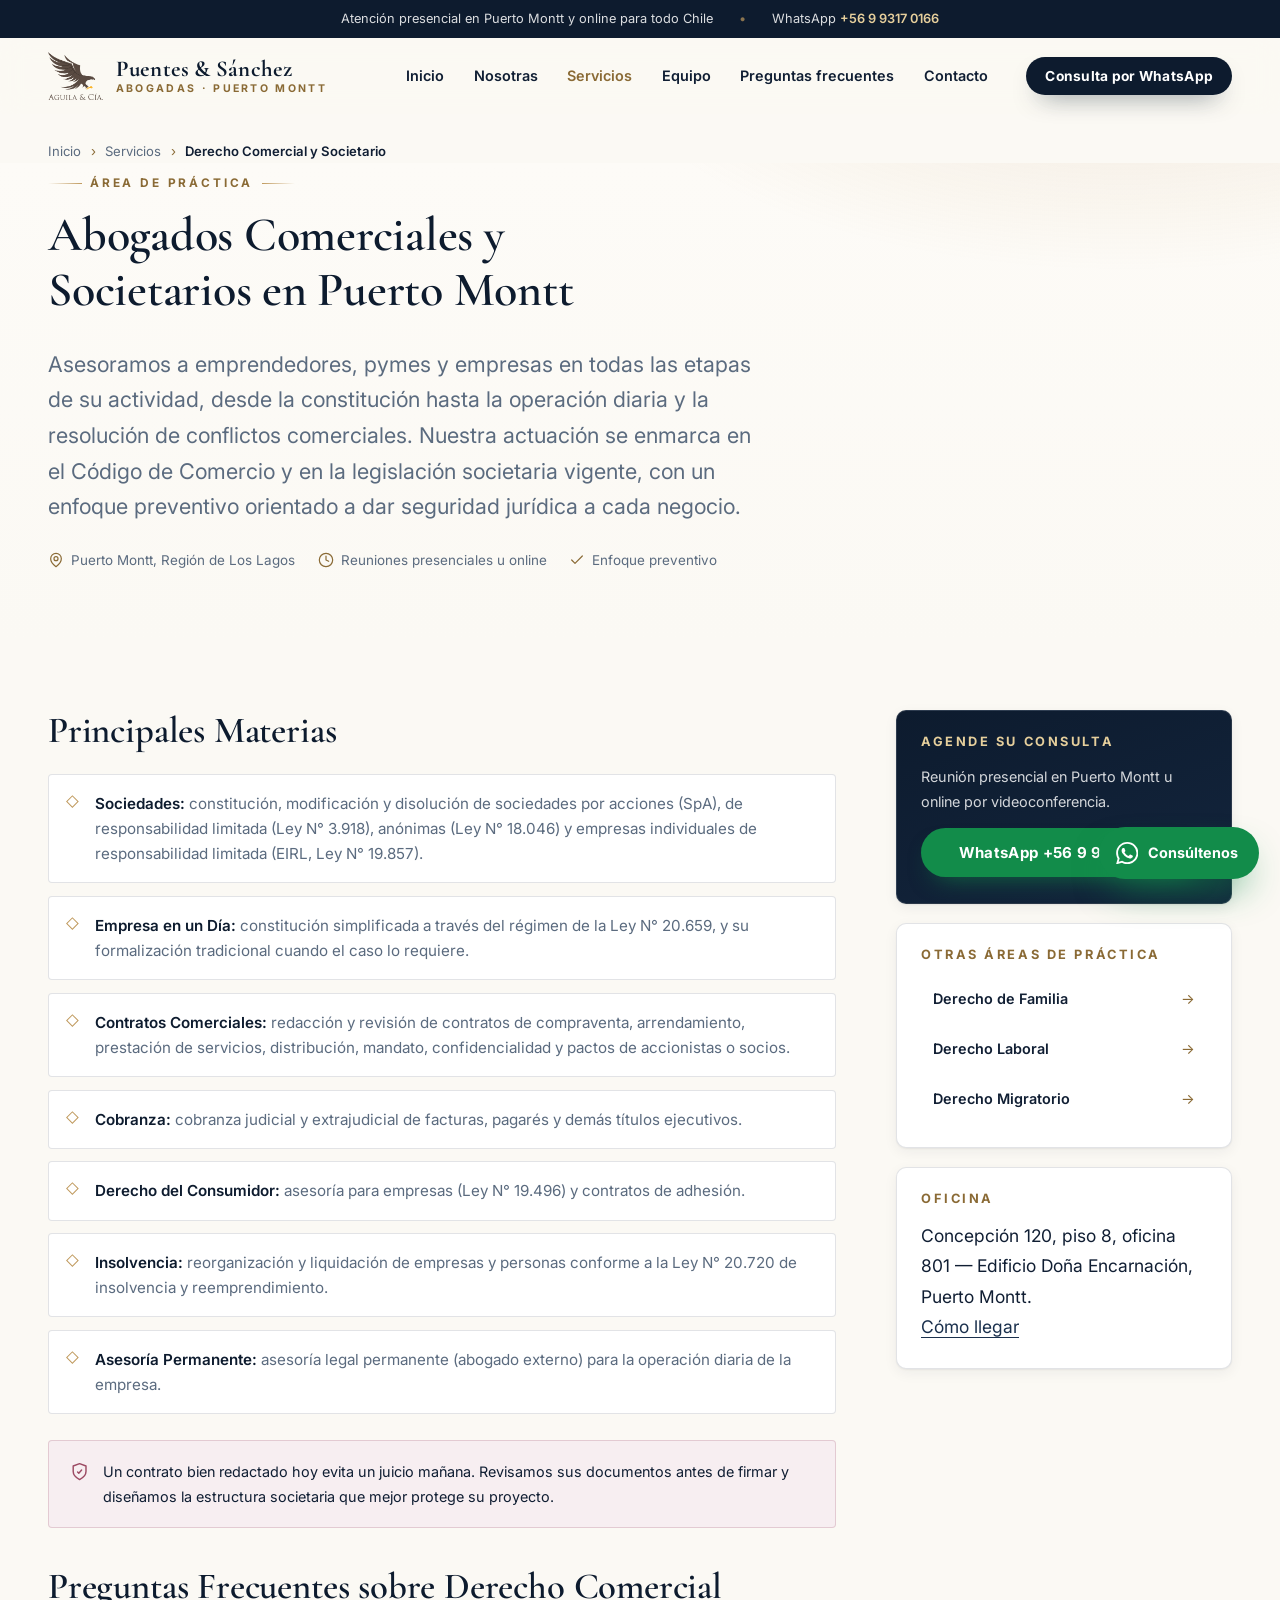
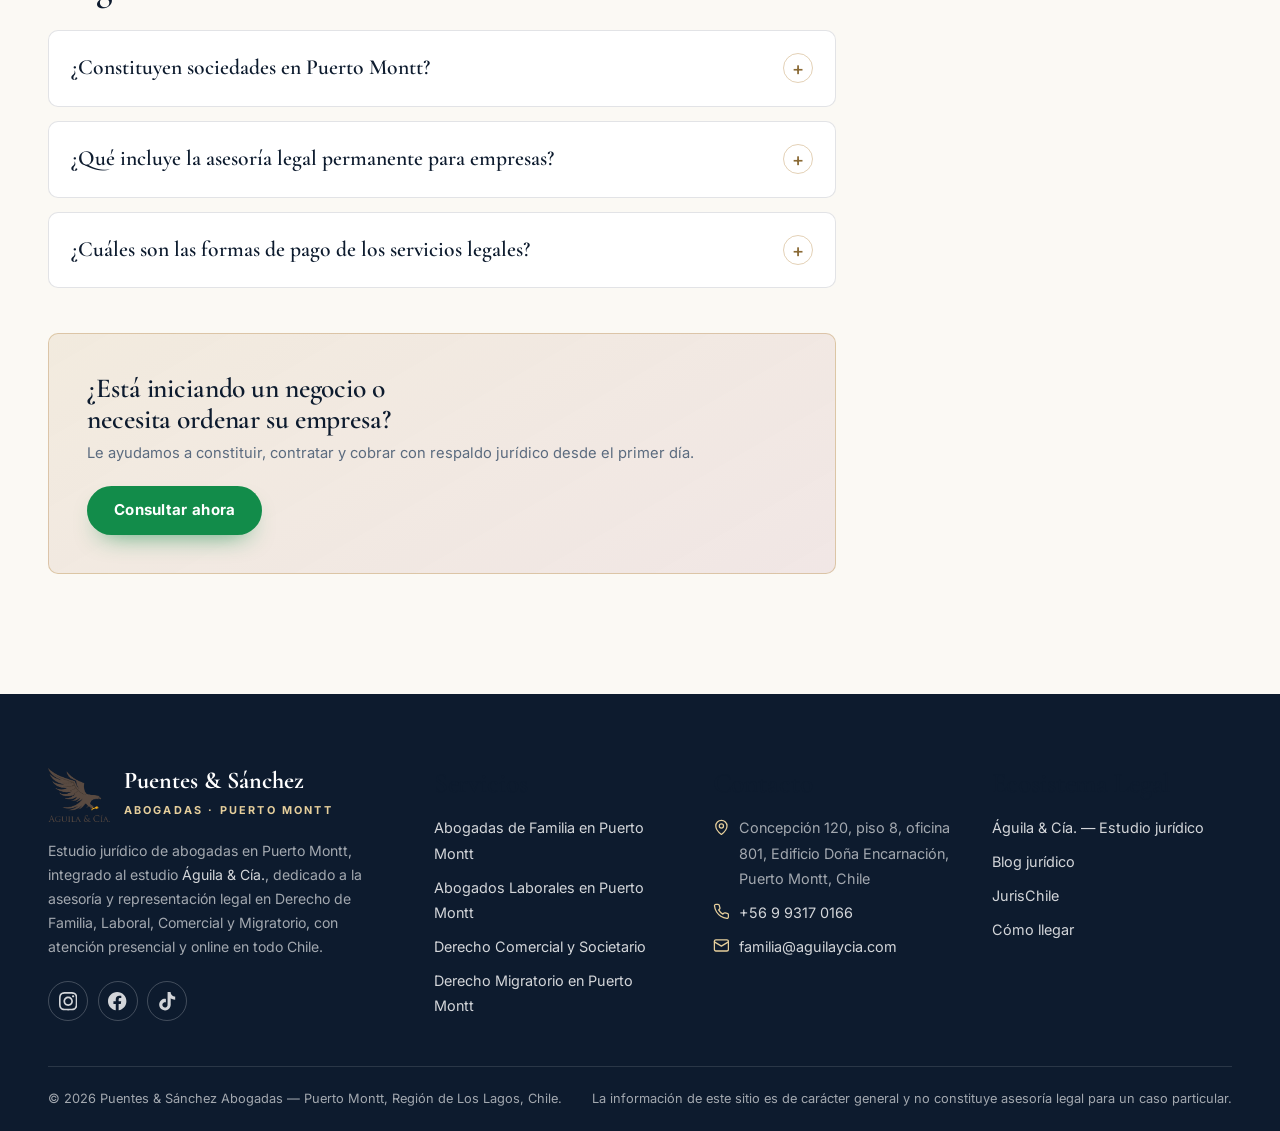
==== commit 890fcaf7: "feat: fotos originales optimizadas e iconos de redes sociales - Restaura las fotos originales de pue" ====
--- a/servicios/derecho-comercial.html
+++ b/servicios/derecho-comercial.html
@@ -273,6 +273,17 @@
             </span>
           </div>
           <p class="footer__about">Estudio jurídico de abogadas en Puerto Montt, integrado al estudio <a href="https://www.aguilaycia.cl/" rel="noopener" target="_blank">Águila &amp; Cía.</a>, dedicado a la asesoría y representación legal en Derecho de Familia, Laboral, Comercial y Migratorio, con atención presencial y online en todo Chile.</p>
+          <div class="footer__social">
+            <a class="social-btn" href="#" data-social="instagram" aria-label="Instagram de Puentes &amp; Sánchez Abogadas">
+              <svg viewBox="0 0 24 24" fill="currentColor" aria-hidden="true"><path d="M12 0C8.74 0 8.333.015 7.053.072 5.775.132 4.905.333 4.14.63c-.789.306-1.459.717-2.126 1.384S.935 3.35.63 4.14C.333 4.905.131 5.775.072 7.053.012 8.333 0 8.74 0 12s.015 3.667.072 4.947c.06 1.277.261 2.148.558 2.913.306.788.717 1.459 1.384 2.126.667.666 1.336 1.079 2.126 1.384.766.296 1.636.499 2.913.558C8.333 23.988 8.74 24 12 24s3.667-.015 4.947-.072c1.277-.06 2.148-.262 2.913-.558.788-.306 1.459-.718 2.126-1.384.666-.667 1.079-1.335 1.384-2.126.296-.765.499-1.636.558-2.913.06-1.28.072-1.687.072-4.947s-.015-3.667-.072-4.947c-.06-1.277-.262-2.149-.558-2.913-.306-.789-.718-1.459-1.384-2.126C21.319 1.347 20.651.935 19.86.63c-.765-.297-1.636-.499-2.913-.558C15.667.012 15.26 0 12 0zm0 2.16c3.203 0 3.585.016 4.85.071 1.17.055 1.805.249 2.227.415.562.217.96.477 1.382.896.419.42.679.819.896 1.381.164.422.36 1.057.413 2.227.057 1.266.07 1.646.07 4.85s-.015 3.585-.074 4.85c-.061 1.17-.256 1.805-.421 2.227-.224.562-.479.96-.899 1.382-.419.419-.824.679-1.38.896-.42.164-1.065.36-2.235.413-1.274.057-1.649.07-4.859.07-3.211 0-3.586-.015-4.859-.074-1.171-.061-1.816-.256-2.236-.421-.569-.224-.96-.479-1.379-.899-.421-.419-.69-.824-.9-1.38-.165-.42-.359-1.065-.42-2.235-.045-1.26-.061-1.649-.061-4.844 0-3.196.016-3.586.061-4.861.061-1.17.255-1.814.42-2.234.21-.57.479-.96.9-1.381.419-.419.81-.689 1.379-.898.42-.166 1.051-.361 2.221-.421 1.275-.045 1.65-.06 4.859-.06l.045.03zm0 3.678c-3.405 0-6.162 2.76-6.162 6.162 0 3.405 2.76 6.162 6.162 6.162 3.405 0 6.162-2.76 6.162-6.162 0-3.405-2.76-6.162-6.162-6.162zM12 16c-2.21 0-4-1.79-4-4s1.79-4 4-4 4 1.79 4 4-1.79 4-4 4zm7.846-10.405c0 .795-.646 1.44-1.44 1.44-.795 0-1.44-.646-1.44-1.44 0-.794.646-1.439 1.44-1.439.793-.001 1.44.645 1.44 1.439z"/></svg>
+            </a>
+            <a class="social-btn" href="#" data-social="facebook" aria-label="Facebook de Puentes &amp; Sánchez Abogadas">
+              <svg viewBox="0 0 24 24" fill="currentColor" aria-hidden="true"><path d="M24 12.073c0-6.627-5.373-12-12-12s-12 5.373-12 12c0 5.99 4.388 10.954 10.125 11.854v-8.385H7.078v-3.47h3.047V9.43c0-3.007 1.792-4.669 4.533-4.669 1.312 0 2.686.235 2.686.235v2.953H15.83c-1.491 0-1.956.925-1.956 1.874v2.25h3.328l-.532 3.47h-2.796v8.385C19.612 23.027 24 18.062 24 12.073z"/></svg>
+            </a>
+            <a class="social-btn" href="#" data-social="tiktok" aria-label="TikTok de Puentes &amp; Sánchez Abogadas">
+              <svg viewBox="0 0 24 24" fill="currentColor" aria-hidden="true"><path d="M12.525.02c1.31-.02 2.61-.01 3.91-.02.08 1.53.63 3.09 1.75 4.17 1.12 1.11 2.7 1.62 4.24 1.79v4.03c-1.44-.05-2.89-.35-4.2-.97-.57-.26-1.1-.59-1.62-.93-.01 2.92.01 5.84-.02 8.75-.08 1.4-.54 2.79-1.35 3.94-1.31 1.92-3.58 3.17-5.91 3.21-1.43.08-2.86-.31-4.08-1.03-2.02-1.19-3.44-3.37-3.65-5.71-.02-.5-.03-1-.01-1.49.18-1.9 1.12-3.72 2.58-4.96 1.66-1.44 3.98-2.13 6.15-1.72.02 1.48-.04 2.96-.04 4.44-.99-.32-2.15-.23-3.02.37-.63.41-1.11 1.04-1.36 1.75-.21.51-.15 1.07-.14 1.61.24 1.64 1.82 3.02 3.5 2.87 1.12-.01 2.19-.66 2.77-1.61.19-.33.4-.67.41-1.06.1-1.79.06-3.57.07-5.36.01-4.03-.01-8.05.02-12.07z"/></svg>
+            </a>
+          </div>
         </div>
         <div>
           <h3>Servicios</h3>
--- a/assets/css/estilos.css
+++ b/assets/css/estilos.css
@@ -708,23 +708,58 @@
   transition: transform 0.24s ease, border-color 0.24s ease, box-shadow 0.24s ease;
 }
 .team-card:hover { transform: translateY(-4px); border-color: var(--line-gold); box-shadow: var(--shadow-lg); }
-.team-card__avatar {
-  display: flex;
-  align-items: center;
-  justify-content: center;
-  width: 6.2rem;
-  height: 6.2rem;
-  margin: 0 auto 1.3rem;
+.team-card__photo {
+  position: relative;
+  width: min(11.5rem, 78%);
+  margin: 0 auto 2rem;
+  padding: 0.5rem;
+  background: var(--paper);
+  border: 1px solid var(--line-gold);
+  box-shadow: 0 22px 44px -26px rgba(13, 27, 46, 0.5);
+}
+.team-card__photo::before {
+  content: "";
+  position: absolute;
+  inset: calc(0.5rem - 1px);
+  border: 1px solid rgba(16, 30, 51, 0.22);
+  pointer-events: none;
+  z-index: 2;
+}
+.team-card__photo img {
+  display: block;
+  width: 100%;
+  aspect-ratio: 1 / 1;
+  object-fit: cover;
+  filter: contrast(1.03);
+}
+.team-card__photo-seal {
+  position: absolute;
+  left: 50%;
+  bottom: 0;
+  transform: translate(-50%, 55%);
+  display: grid;
+  place-items: center;
+  width: 2.4rem;
+  height: 2.4rem;
   border-radius: 999px;
-  background: linear-gradient(150deg, var(--navy) 20%, var(--navy-700));
+  background: linear-gradient(160deg, var(--navy), var(--navy-700));
   border: 1px solid var(--line-gold);
-  box-shadow: inset 0 0 0 6px rgba(192, 154, 94, 0.14);
-  font-family: var(--font-display);
-  font-size: 2rem;
-  font-weight: 700;
+  box-shadow: var(--shadow-sm), inset 0 0 0 3px rgba(192, 154, 94, 0.2);
   color: var(--gold-300);
-  letter-spacing: 0.04em;
-}
+  z-index: 3;
+}
+.team-card__photo-seal svg { width: 1.15rem; height: 1.15rem; }
+.team-card::before {
+  content: "";
+  position: absolute;
+  top: 0;
+  left: 50%;
+  width: 4.2rem;
+  height: 2px;
+  transform: translateX(-50%);
+  background: linear-gradient(90deg, transparent, var(--gold), transparent);
+}
+.team-card { padding-top: clamp(2rem, 1.4rem + 2vw, 2.8rem); }
 .team-card h3 { margin-bottom: 0.15rem; font-size: var(--step-3); }
 .team-card__role {
   display: block;
@@ -1064,6 +1099,24 @@
 .footer__brand-name { font-family: var(--font-display); font-size: 1.5rem; font-weight: 700; color: #fff; line-height: 1.1; }
 .footer__brand-tag { font-size: 0.68rem; font-weight: 700; letter-spacing: 0.2em; text-transform: uppercase; color: var(--gold-300); }
 .footer__about { max-width: 30rem; font-size: 0.88rem; line-height: 1.7; }
+.footer__social { display: flex; gap: 0.6rem; margin-top: 1.4rem; }
+.social-btn {
+  display: grid;
+  place-items: center;
+  width: 2.5rem;
+  height: 2.5rem;
+  border: 1px solid rgba(255, 255, 255, 0.22);
+  border-radius: 999px;
+  color: rgba(255, 255, 255, 0.78);
+  transition: color 0.2s ease, border-color 0.2s ease, background-color 0.2s ease, transform 0.2s ease;
+}
+.social-btn:hover {
+  color: var(--navy);
+  background: var(--gold-300);
+  border-color: var(--gold-300);
+  transform: translateY(-2px);
+}
+.social-btn svg { width: 1.15rem; height: 1.15rem; }
 .footer h3 {
   font-family: var(--font-body);
   font-size: 0.78rem;
